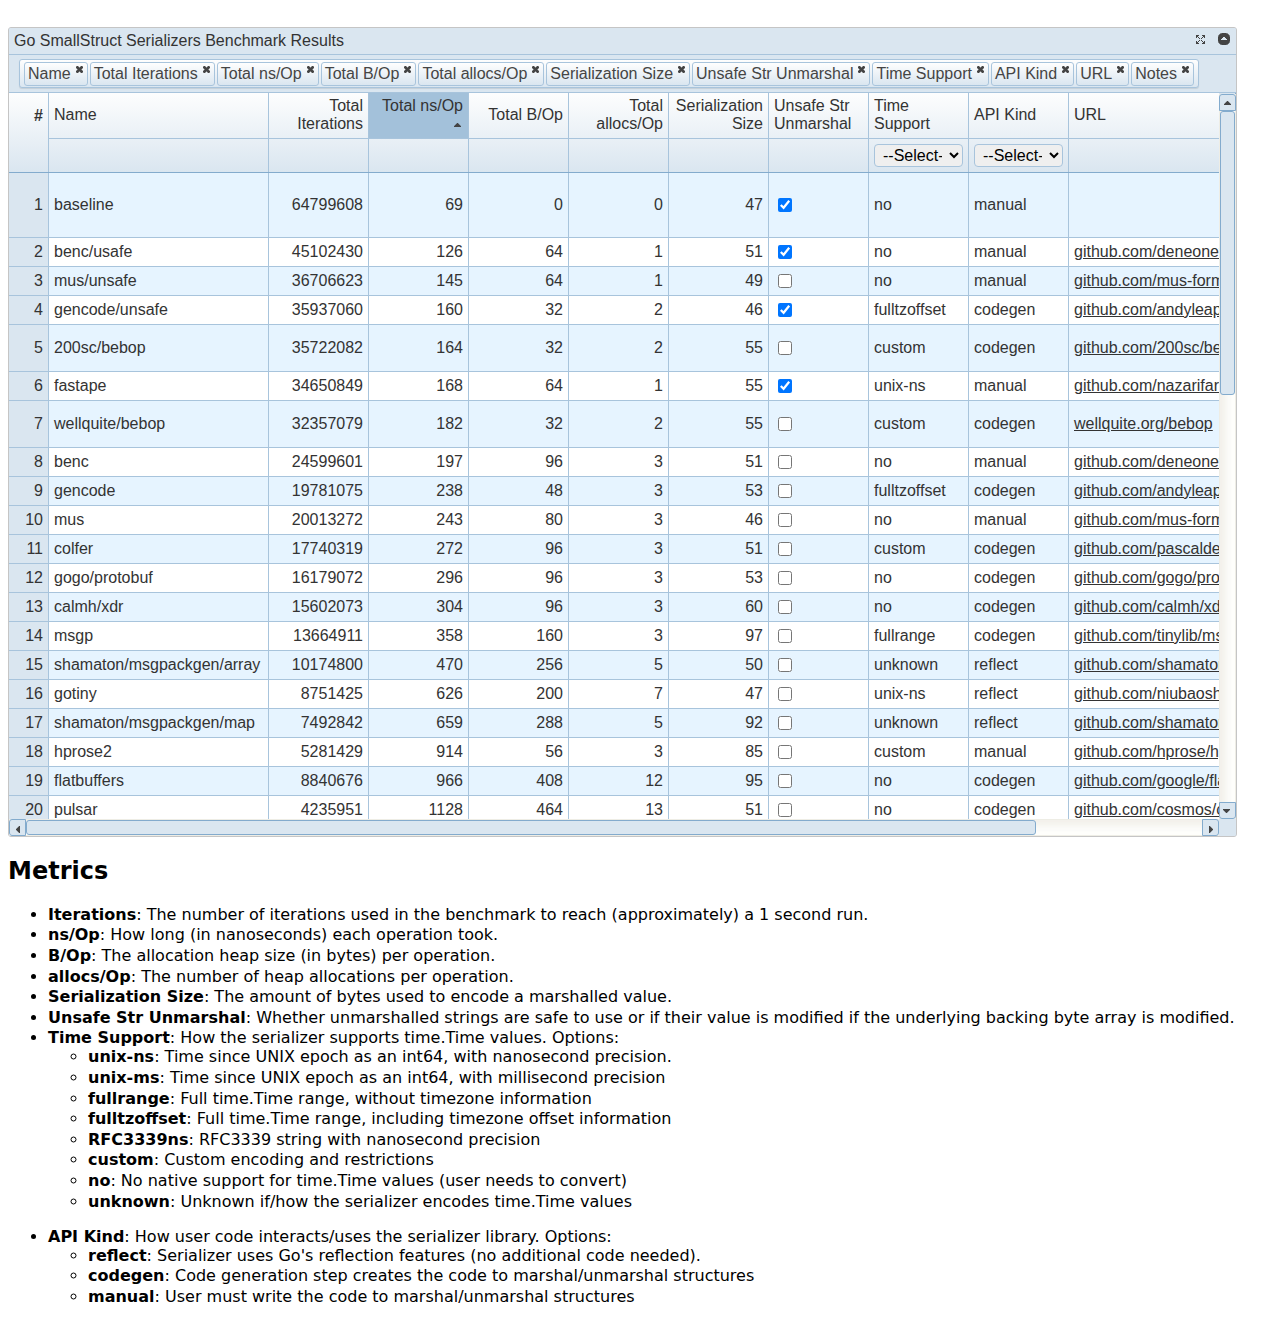
==== report/index.html @ e88ee65e "report: Initial version" ====
<!DOCTYPE HTML>
<html>
	<head>
		<script src="jquery.js"></script>

    		<link href="jquery-ui.min.css" rel="stylesheet" />
    		<link href="jquery-ui.structure.min.css" rel="stylesheet" />
    		<link href="jquery-ui.theme.min.css" rel="stylesheet" />
		<script src="jquery-ui.min.js"></script>

    		<link href="pqgrid.min.css" rel="stylesheet" />
    		<link href="pqgrid.ui.min.css" rel="stylesheet" />
    		<link href="pqgrid-steelblue.css" rel="stylesheet" />
		<script src="pqgrid.min.js"></script>

    		<link href="pqselect.min.css" rel="stylesheet" />
		<script src="pqselect.min.js"></script>

		<script src="data.js"></script>
		<script src="model.js"></script>

    		<link href="custom.css" rel="stylesheet" />
	</head>
	<body>
		<div id="grid_json"></div>
		<script>
			$(function(){
				//main object to be passed to pqGrid constructor.
				var obj = {
				        width: "96%",
				        height: "90%",
				        colModel: colModel,
				        dataModel: { data: data, sortIndx: "total_ns_op", sortDir: "up" },
				 	numberCell: { resizable: true, width: 40, title: "#", minWidth: 25  },
					title: "Go SmallStruct Serializers Benchmark Results",
					resizable: true,
					editable: false,
					selectionModel: { type: "row"  },
					filterModel: { on: true, mode: "AND", header: true  },

					create: function (evt, ui) {
						var $sel = $(".columnSelector"),
						    opts = [];
						this.getColModel().forEach(function(column){
						    if (column.hidden !== true) {
							opts.push(column.dataIndx);
						    }
						})
						//initialize the selected options corresponding to visible columns in toolbar select list.
						$sel.val(opts);

						//convert it into pqSelect.
						$sel.pqSelect({
						    checkbox: true,
						    multiplePlaceholder: 'Select visible columns',
						    maxDisplay: 100,
						    width: 'auto'
						});

						var grid = this;
						var filter = grid.getColumn({ dataIndx: "time_support" }).filter;
						filter.cache = null;
						filter.options = grid.getData({ dataIndx: ["time_support"] });

						filter = grid.getColumn({ dataIndx: "api_kind" }).filter;
						filter.cache = null;
						filter.options = grid.getData({ dataIndx: ["api_kind"] });

						grid.refresh();
				    	},

					toolbar: {
						items: [{
						    type: 'select',
						    cls: 'columnSelector',
						    attr: "multiple='multiple'", style: "height:60px;",
						    options: function (ui) {
							//options in the select list correspond to all columns.
							return this.getColModel().map(function(column){
								var obj = {};
								obj[ column.dataIndx ] = column.title;
								return obj;
							});
						    },
						    listener: function (evt) {
							var grid = this;
							grid.getColModel().forEach(function(column){
								column.hidden = true;
							})
							//show columns corresponding to selected options in select list.
							$(evt.target).find("option:selected").each(function(){
									grid.getColumn({dataIndx: this.value}).hidden = false;
							})
							grid.refreshCM();
							grid.refresh();
						    }
						}]
					},
				};
				$("#grid_json").pqGrid(obj);
			});
		</script>

		<h2>Metrics</h2>

		<ul>
			<li><b>Iterations</b>: The number of iterations used in the benchmark to reach (approximately) a 1 second run.</li>
			<li><b>ns/Op</b>: How long (in nanoseconds) each operation took.</li>
			<li><b>B/Op</b>: The allocation heap size (in bytes) per operation.</li>
			<li><b>allocs/Op</b>: The number of heap allocations per operation.</li>
			<li><b>Serialization Size</b>: The amount of bytes used to encode a marshalled value.</li>
			<li><b>Unsafe Str Unmarshal</b>: Whether unmarshalled strings are safe to use or if their value is modified if the underlying backing byte array is modified.</li>
			<li><b>Time Support</b>: How the serializer supports time.Time values. Options:
				<ul>
					<li><b>unix-ns</b>: Time since UNIX epoch as an int64, with nanosecond precision.</li>
					<li><b>unix-ms</b>: Time since UNIX epoch as an int64, with millisecond precision</li>
					<li><b>fullrange</b>: Full time.Time range, without timezone information</li>
					<li><b>fulltzoffset</b>: Full time.Time range, including timezone offset information</li>
					<li><b>RFC3339ns</b>: RFC3339 string with nanosecond precision</b>
					<li><b>custom</b>: Custom encoding and restrictions</b>
					<li><b>no</b>: No native support for time.Time values (user needs to convert)</li>
					<li><b>unknown</b>: Unknown if/how the serializer encodes time.Time values</li>
				</ul>
			</li>
			<li><b>API Kind</b>: How user code interacts/uses the serializer library. Options:
				<ul>
					<li><b>reflect</b>: Serializer uses Go's reflection features (no additional code needed).</li>
					<li><b>codegen</b>: Code generation step creates the code to marshal/unmarshal structures</li>
					<li><b>manual</b>: User must write the code to marshal/unmarshal structures</li>
				</ul>
			</li>

		</ul>
	</body>
</html>
---- report/pqgrid.min.css ----
/*!
 * ParamQuery Pro v3.5.0
 * 
 * Copyright (c) 2012-2021 Paramvir Dhindsa (http://paramquery.com)
 * Released under GNU General Public License v3
 * http://paramquery.com/license
 * 
 */
 
.pq-grid label,.pq-grid input,.pq-grid select,.pq-grid textarea,.pq-grid input[type]{font-weight:normal;margin-bottom:0}.pq-grid{overflow:hidden;position:relative;z-index:0;box-sizing:border-box}div.pq-grid *{box-sizing:inherit}div.pq-grid select{width:auto;height:auto}.pq-grid *:focus{outline:1px dotted gray}.pq-grid-cell:focus{outline:2px solid #666}.pq-grid-cont:focus{outline:0}.pq-focus{outline:1px dotted gray}.pq-disable-select{-webkit-user-select:none;-moz-user-select:none;-ms-user-select:none;-o-user-select:none;user-select:none}.pq-native-select{-webkit-user-select:text;-moz-user-select:text;-ms-user-select:text;-o-user-select:text;user-select:text}.pq-grid>.pq-grid-top{border-width:0 0 1px 0;border-style:solid;margin-top:-1px;position:relative}.pq-slider-icon{position:absolute;z-index:4;right:0;top:0}.pq-grid-title{padding:4.5px 5px}.pq-group-header{border-top:1px solid transparent;zoom:1;padding:3px 5px;position:relative}.pq-group-menu{position:relative;float:right;border-radius:3px;white-space:nowrap}.pq-group-header.pq-drop-hover{cursor:copy}.pq-group-placeholder{padding:4px;color:#777}.pq-group-item{display:inline-block;float:left;white-space:nowrap;border:1px solid #bfbfbf;padding:4px 5px;border-radius:4px;margin-right:10px;position:relative;cursor:pointer}.pq-group-item>.ui-icon{margin:-3px}.pq-group-item>.pq-group-remove,.pq-group-item>.pq-group-toggle{display:inline-block;border-radius:5px;margin-left:3px;border:1px solid transparent;width:18px;height:17px;font-weight:bold}.pq-group-item>.pq-group-toggle{margin-left:0;margin-right:3px}.pq-group-remove:hover{border:1px solid #cfcfcf}.pq-group-title-cell .pq-group-icon{cursor:pointer;position:relative;top:1px;margin:-2px 3px -2px 0;border:1px solid transparent;border-radius:4px;height:18px;width:18px;font-size:10px}.pq-group-icon:hover{border-color:#aaa}.pq-toolbar{border-top:1px solid transparent;padding:4px 5px;zoom:1;overflow:hidden;text-align:left}.pq-toolbar>.pq-separator,.pq-toolbar>span,.pq-toolbar>div,.pq-toolbar>p,.pq-toolbar>label,.pq-toolbar>input,.pq-toolbar>textarea,.pq-toolbar>select,.pq-toolbar>button{margin-left:5px;margin-right:5px;vertical-align:middle}.pq-toolbar textarea{resize:none}.pq-toolbar>label>textarea{vertical-align:middle}.pq-grid .pq-search-txt{overflow:visible;padding:1px 4px}.pq-grid input[type='text'],.pq-grid textarea,.pq-grid select{border-width:1px;border-style:solid;border-color:#ccc;padding:1px 4px;border-radius:4px}.pq-draggable{cursor:move}.pq-grid>.pq-grid-bottom{border-width:1px 0 0 0;top:1px;overflow:hidden;border-style:solid;border-color:transparent;font-weight:normal!important;position:relative}.pq-pager>span{vertical-align:middle;position:relative}.pq-page-placeholder>span,.pq-page-placeholder>input,.pq-page-placeholder>select{vertical-align:middle}.pq-pager>.pq-page-placeholder{vertical-align:baseline;margin-right:0}.pq-page-placeholder>span{margin:0 4px}.pq-grid-center{position:relative;width:100%;overflow-x:hidden;overflow-y:hidden;margin-bottom:-1px}.pq-header-outer{position:relative;border-top-width:0!important;border-left-width:0!important;text-align:left}.pq-grid-header{position:absolute;top:-2px;cursor:default;display:inline-block;overflow:hidden;border-width:0!important}.pq-grid-header-inner{position:relative}.pq-grid-header-left{overflow:hidden}.pq-grid-cont-inner{position:absolute;left:0;top:0;cursor:default;overflow:hidden;width:100%}.pq-grid-norows{text-align:center;padding:3px;position:relative}.pq-col-sort-icon{margin-right:-3px;min-width:3px;display:inline-block}.pq-space.pq-col-sort-icon{width:16px}.pq-space.pq-col-sort-count{display:inline-block}.pq-col-sort-count{font-weight:normal;width:6px;font-size:.8em}.pq-grid-col-resize-handle{cursor:col-resize;display:block;background:url(about:blank);width:10px;height:100%;position:absolute;top:0}.pq-grid-drag-bar{position:absolute;width:1px;z-index:100;top:0;background-color:#000}.pq-align-right{text-align:right}.pq-grid .pq-align-right *{text-align:right}.pq-grid .pq-align-center{text-align:center}.pq-grid .pq-align-center *{text-align:center}.pq-grid-cell.pq-group-title-cell *{text-align:left}div.pq-grid-cont-outer{position:relative}div.pq-grid-cont{overflow:hidden;border-top:0;width:100%;position:relative}.pq-grid .pq-grid-cont .ui-state-hover{font-weight:normal}table.pq-grid-table{border-collapse:separate;border-spacing:0;table-layout:fixed;width:0;position:relative;top:0;left:0;margin-top:-1px}table.pq-grid-header-table{table-layout:fixed;width:0;border-spacing:0;border-collapse:separate;margin-bottom:-1px}.pq-grid-header-table input,.pq-grid-header-table select,.pq-grid-header-table textarea{color:initial}table.pq-grid-header-table div.pq-td-div{position:relative}.pq-grid-title-row .pq-td-div:hover{text-decoration:underline;cursor:pointer}.pq-grid-header-search-row>.pq-grid-col>.pq-td-div{display:block}.pq-grid-col{overflow:hidden;font-weight:normal}.pq-grid-header-table>tbody>tr>.pq-grid-col{border-width:0 1px 1px 0;border-style:solid}.pq-grid-number-col{border-right:1px solid #cfcfcf;padding:4px 5px;text-align:right}.pq-grid .pq-col-drag-helper{padding:1px 5px 4px 3px;-moz-box-shadow:0 4px 8px rgba(0,0,0,0.5);-webkit-box-shadow:0 4px 8px rgba(0,0,0,0.5);box-shadow:0 4px 8px rgba(0,0,0,0.5)}.pq-grid .pq-col-drag-helper .pq-drag-icon{height:16px;width:16px;margin-right:5px;margin-top:1px;float:left}.pq-grid td.pq-drop-hover,.pq-grid .pq-drop-hover{background-image:url("")}tr.pq-row-hidden{visibility:hidden;height:1px}.pq-row-hidden>td{padding:0!important;border:0!important}.pq-grid-cell,pq-grid-number-cell{overflow:hidden;vertical-align:middle}.pq-grid-table>tbody>.pq-grid-row{border-width:0}.pq-grid-table>tbody>tr>.pq-grid-cell{border-width:0}.pq-td-border-right>tbody>tr>.pq-grid-cell{border-right:1px solid #d0d0d0}.pq-td-border-top>tbody>tr>.pq-grid-cell{border-bottom:1px solid #d0d0d0}.pq-td-border-top>tbody>tr:first-child+tr>.pq-grid-cell{border-top-width:0}.pq-grid-row>.pq-grid-cell:first-child{border-left-width:0}div.pq-grid td.pq-cell-dirty{background-image:url("images/square_dirty.gif")!important;background-repeat:no-repeat!important;background-position:left top!important}div.pq-grid td.pq-cell-red-tr{background-image:url("images/square-red-tr.gif")!important;background-repeat:no-repeat!important;background-position:right top!important}div.pq-grid td.pq-cell-blue-tr{background-image:url("images/square-blue-tr.gif")!important;background-repeat:no-repeat!important;background-position:right top!important}table.pq-wrap>tbody>tr>.pq-grid-cell,table.pq-wrap>tbody>tr>.pq-grid-col{word-wrap:break-word;white-space:normal}table.pq-no-wrap>tbody>tr>.pq-grid-cell,table.pq-no-wrap>tbody>tr>.pq-grid-col>.pq-td-div{word-wrap:normal;white-space:nowrap;overflow:hidden;text-overflow:ellipsis}.pq-merge-cell-div{width:1px;height:1px;padding:0}.pq-merge-cell-div>div{display:table;table-layout:fixed;width:100%;height:100%}.pq-merge-cell-div>div>div{display:table-cell;vertical-align:middle}.pq-grid-header-search-row .pq-grid-hd-search-field{width:100%;box-sizing:border-box}.pq-grid-header-search-row .pq-from-div{float:left;padding-right:3px;width:50%;box-sizing:border-box}.pq-grid-header-search-row .pq-to-div{float:right;padding-left:3px;width:50%;box-sizing:border-box}span.pq-from-to-center{width:6px;position:absolute;left:50%;line-height:20px;margin-left:-3px;text-align:center}div.pq-editor-outer{border:2px solid #666;position:absolute;left:0;top:0;padding:0;z-index:5;display:table;color:#333}div.pq-editor-inner{display:table-cell;vertical-align:middle;width:100%;height:100%}div.pq-editor-inner>div[contenteditable='true']{overflow:auto}.pq-grid textarea{overflow:auto}div.pq-editor-inner>.pq-cell-editor{padding:2px 3px;width:100%}div.pq-tooltip{padding:3px 10px}span.pq-tooltip-icon{display:inline-block;position:relative;top:3px;margin-right:4px}.pq-grid-row>.pq-grid-number-cell{border-top-width:0}.pq-grid-number-cell{overflow:hidden;border-right:1px solid #d0d0d0;border-bottom:1px solid #d0d0d0;text-align:right}.pqg-vert-frozen-line{position:absolute;width:0;border-left:1px solid #999;top:0;height:100%}.pqg-horiz-frozen-line{position:absolute;height:0;border-top:1px solid #999;left:0;width:100%}.pq-grid tr.pq-detail-master>td{border-bottom-width:0}.pq-grid td.pq-detail-child{padding:3px 30px}div.pq-grid-disable{height:100%;width:100%;position:absolute;left:0;top:0;background:#ccc;z-index:3}.pq-loading{height:100%;width:100%;position:absolute;left:0;top:0;display:none}.pq-loading-bg{height:100%;width:100%;position:absolute;left:0;top:0;z-index:10}div.pq-loading-mask{width:100px;height:25px;z-index:6;padding:5px;position:absolute;left:50%;top:50%;margin-left:-50px;margin-top:-13px;box-sizing:content-box}div.pq-loading-mask>div{border:1px solid transparent;padding-top:0;padding-right:6px;padding-left:29px;line-height:23px;background-image:url("images/loading.gif");background-position:6px center;background-repeat:no-repeat;white-space:nowrap;word-wrap:normal}div.pq-vscroll{height:150px;position:absolute;right:0;bottom:17px}div.pq-hscroll{height:17px;border:0 solid blue;position:absolute;right:17px;bottom:0}div.pq-hvscroll-square{height:17px;width:17px;border:0 solid blue;position:absolute;right:0;bottom:0;z-index:1}.pq-pager{padding:4px 5px;overflow:hidden}.pq-pager,.pq-grid-summary{position:relative;overflow:hidden;border-top:1px solid transparent;margin-top:-1px}.pq-grid span.pq-separator{height:18px;border-left:1px solid #ccc;display:inline-block;position:relative;margin:0 6px}.pq-pager-input{height:20px;width:35px}.pq-grid button.ui-button-icon-only{width:22px;margin-right:5px;padding:.4em 0}.pq-sb-vert-wt{display:block;width:17px;background:#efefef url(images/vert-bg.png)}.pq-sb-horiz-wt{display:block;height:17px;background:#efefef url(images/horiz-bg.png)}.pq-sb-btn{width:17px;height:17px;position:absolute}.pq-sb-vert-wt>.top-btn{left:0;top:0;background:url(images/sprite.png)}.pq-sb-horiz-wt>.left-btn{left:0;top:0;background:url(images/sprite.png) -34px}.pq-sb-vert-wt>.bottom-btn{left:0;bottom:0;background:url(images/sprite.png) -17px}.pq-sb-horiz-wt>.right-btn{top:0;right:0;background:url(images/sprite.png) -51px}.pq-sb-slider{position:absolute}.pq-sb-vert-wt>.pq-sb-slider>div{background:url(images/sprite.png)}.pq-sb-slider-h{position:absolute}.pq-sb-horiz-wt>.pq-sb-slider-h>span{display:inline-block;background:url(images/sprite.png)}.pq-sb-slider>.vert-slider-top{width:17px;height:3px;overflow:hidden;background-position:17px -8px}.pq-sb-horiz-wt>.pq-sb-slider-h>.horiz-slider-left{height:17px;width:3px;overflow:hidden;background-position:-68px 0}.pq-sb-vert-wt>.pq-sb-slider>.vert-slider-bg{width:17px;overflow:hidden;background:#b6cefb url(images/vert-slider-bg.png)}.pq-sb-horiz-wt>.pq-sb-slider-h .horiz-slider-bg{height:17px;overflow:hidden;background:#b6cefb url(images/horiz-slider-bg.png)}.pq-sb-vert-wt>.pq-sb-slider>.vert-slider-center{width:17px;height:8px;overflow:hidden;background-position:17px 0}.pq-sb-horiz-wt>.pq-sb-slider-h>.horiz-slider-center{height:17px;width:8px;overflow:hidden;background-position:-74px 0}.pq-sb-vert-wt>.pq-sb-slider>.vert-slider-bottom{width:17px;height:3px;overflow:hidden;background-position:17px -11px}.pq-sb-horiz-wt>.pq-sb-slider-h>.horiz-slider-right{height:17px;width:3px;overflow:hidden;background-position:-71px 0}.pq-sb-vert-t{display:block;width:17px;background:#efefef url(images/vert-bg.png)}.pq-sb-horiz-t{display:block;height:17px;background:#efefef url(images/horiz-bg.png)}.pq-sb-vert-t>.pq-sb-btn{width:17px;height:17px;position:absolute}.pq-sb-horiz-t>.pq-sb-btn{width:17px;height:17px}.pq-sb-vert-t>.top-btn{left:0;top:0}.pq-sb-horiz-t>.left-btn{left:0;top:0}.pq-sb-horiz-t>.left-btn>.ui-icon{margin-top:-1px}.pq-sb-vert-t>.bottom-btn{left:0;bottom:0}.pq-sb-vert-t>.bottom-btn>.ui-icon{margin-left:-1px}.pq-sb-horiz-t>.right-btn{top:0;right:0}.pq-sb-horiz-t>.right-btn>.ui-icon{margin-top:-1px;margin-left:-1px}.pq-sb-vert-t>.pq-sb-slider{position:absolute;width:15px;left:1px}.pq-sb-horiz-t>.pq-sb-slider-h{position:absolute;top:1px;height:15px}.pq-arrow-up,.pq-arrow-down{position:absolute!important;z-index:200}.pq-grid label{display:inline-block}.pq-grid input[type='checkbox']{width:14px;height:14px;padding:0;margin-top:0;margin-bottom:0;vertical-align:middle;position:relative;top:-1px}.pq-grid label input[type='checkbox']{margin-right:5px}.ui-menu .pq-menu-item.ui-menu-item{padding:0}.ui-state-active.ui-menu-item,.ui-state-focus.ui-menu-item{border:1px solid transparent}.pq-menu-item>label{padding:3px 5px;text-indent:0;width:100%}
---- report/pqgrid.ui.min.css ----
/*!
 * ParamQuery Pro v3.5.0
 * 
 * Copyright (c) 2012-2021 Paramvir Dhindsa (http://paramquery.com)
 * Released under GNU General Public License v3
 * http://paramquery.com/license
 * 
 */
 
div.pq-grid *{line-height:normal;font-family:inherit;font-size:inherit}.pq-grid .ui-icon{display:inline-block}.ui-icon.pq-col-sort-icon{vertical-align:bottom}.pq-slider-icon{top:4px}.pq-grid-top.ui-widget-header{font-weight:normal}.pq-grid-header-search-row{font-weight:normal}.pq-ui-button.ui-widget-header{background:transparent;border-width:0;border-radius:4px;margin:1px;padding:0 3px;cursor:pointer;font-size:16px}.pq-ui-button:hover,.pq-ui-button:focus{border-width:1px;margin:0;outline:0}.pq-grid-cell,.pq-grid-number-cell{padding:5px}.pq-grid-cell{border:1px solid transparent}.pq-grid-header-table>tbody>tr>.pq-grid-col:first-child,.pq-grid-table>tbody>tr>.pq-grid-col:first-child{border-left:0}.pq-grid-header-table.pq-no-right-border>tbody>tr>td:last-child,.pq-grid-table.pq-no-right-border>tbody>tr>td:last-child{border-right:0}.pq-grid-col{padding:5px;border-color:#cfcfcf}.pq-loading-bg{background:#ccc}.pq-grid-bottom select{color:initial}.pq-pager-input{color:initial;padding:0 1px;text-align:center;width:35px;margin-right:5px;border-width:1px}.pq-ui-button.disabled{opacity:.3}
---- report/pqgrid-steelblue.css ----
/*!
 * ParamQuery Pro v3.5.0
 * 
 * Copyright (c) 2012-2021 Paramvir Dhindsa (http://paramquery.com)
 * Released under GNU General Public License v3
 * http://paramquery.com/license
 * 
 */
 
.pq-grid .ui-button .ui-button-text {
  padding-top: 4px;
  padding-bottom: 4px;
}
.pq-grid .ui-widget-header {
  background: #dae6f0;
  border-color: #83abcd;
}
.pq-grid .ui-state-default {
  background-color: #fefefe;
  background-image: linear-gradient( #fefefe, #dae6f0);
}
.pq-grid .ui-state-focus {
  background: #dae6f0;
  border-color: #4682b4;
}
.pq-grid .ui-state-hover {
  background: #dae6f0;
  border-color: #4682b4;
}
.pq-grid .ui-widget-header .ui-state-default:not(.ui-state-hover) {
  border-color: #a8c4dc;
}
.pq-grid .ui-state-active {
  background: #fff;
  border-color: #4682b4;
}
.pq-grid .ui-widget-content {
  border-color: #83abcd;
}
div.pq-grid {
  color: #333;
  border-color: #83abcd;
  background: #dae6f0;
}
.pq-grid *:focus {
  outline: 1px dotted #dae6f0;
}
.pq-grid select,
.pq-grid input[type="text"],
.pq-grid input,
.pq-grid textarea,
.pq-grid button.ui-state-default:not(.ui-state-hover) {
  border-color: #a8c4dc;
}
.pq-group-item {
  border-color: #a8c4dc;
}
.pq-group-item:hover {
  border-color: #4682b4;
}
.pq-group-remove:hover,
.pq-group-icon:hover {
  border-color: #4682b4;
}
.pq-grid > .pq-grid-top {
  background: #dae6f0;
  color: #333;
  border-color: #a8c4dc;
}
.pq-grid-title,
.pq-group-header {
  background: #dae6f0;
  border-color: #a8c4dc;
}
div.pq-toolbar {
  border-color: #a8c4dc;
}
.pq-grid span.pq-separator {
  border-right-color: #fff;
  border-left-color: #83abcd;
}
div.pq-pager,
div.pq-grid-summary {
  border-top-color: #a8c4dc;
}
.pq-grid-bottom {
  background: #dae6f0;
  color: #333;
}
.pq-header-outer {
  background: #dae6f0;
  border-bottom-color: #83abcd;
}
.pq-header-outer > .pq-grid-header {
  background: #dae6f0;
  background-color: #fefefe;
  background-image: linear-gradient( #fefefe, #dae6f0);
}
.pq-grid-table > tbody > tr > .pq-grid-cell {
  border-color: #a8c4dc;
}
.pq-grid-row > td.pq-grid-number-cell,
.pq-grid-number-col {
  border-color: #a8c4dc;
}
.pq-grid-row > .pq-grid-number-cell {
  background: #dae6f0;
}
.pq-grid-col {
  border-color: #a8c4dc !important;
}
.pq-col-sort-asc,
.pq-col-sort-desc {
  background: #a3c1da;
  border-color: #4682b4;
}
.pq-grid-col,
.pq-grid-number-col {
  color: #333;
}
.pq-grid-col:hover {
  background: #dae6f0;
}
.pq-grid-row {
  background: #fff;
  color: #333;
}
.pq-hvscroll-square {
  background: #dae6f0;
}
.pq-state-select.ui-state-highlight {
  background: #f2e8df;
}
tr.pq-grid-oddRow {
  background: #e6f4ff;
}
.pq-grid-cell-hover.ui-state-hover,
.pq-grid-row-hover.ui-state-hover {
  background: #f2e8df;
}
tr.pq-grid-oddRow > td.pq-state-select,
tr.pq-grid-oddRow.pq-state-select,
tr.pq-grid-oddRow > .pq-grid-cell-hover,
tr.pq-grid-oddRow.pq-grid-row-hover {
  background: #dbdddf;
}
.pq-grid-cell:focus {
  outline: 2px solid #777;
}
.pq-loading-bg {
  background: #dae6f0;
}
.pq-loading > .pq-loading-mask {
  background: #dae6f0;
  border-color: #4682b4;
  color: #333;
}
div.pq-loading-mask > div {
  border-color: #83abcd;
  background-color: #fff;
}
.pqg-vert-frozen-line,
.pqg-horiz-frozen-line {
  border-color: #4682b4;
}
.pq-sb-horiz-t .pq-sb-slider,
.pq-sb-vert-t .pq-sb-slider,
.pq-sb-horiz-t .pq-sb-btn,
.pq-sb-vert-t .pq-sb-btn {
  border-color: #83abcd;
  background: #dae6f0;
}
.pq-sb-horiz-t > .pq-sb-slider:hover,
.pq-sb-vert-t > .pq-sb-slider:hover,
.pq-sb-horiz-t > .pq-sb-btn:hover,
.pq-sb-vert-t > .pq-sb-btn:hover {
  border-color: #4682b4;
  background: #a3c1da;
}
---- report/pqselect.min.css ----
/*!
 * ParamQuery Select v2.0.0
 *
 * Copyright (c) 2015-2022 Paramvir Dhindsa (http://paramquery.com)
 * Released under GNU General Public License v3
 * http://paramquery.com/license
 *
 */
div.pq-select-button{display:inline-block;min-height:16px;min-width:50px;line-height:20px;text-align:left;padding:1px 3px 0;cursor:pointer;position:relative;box-sizing:border-box;box-shadow:0 1px 1px 0 rgba(0,0,0,.1)}.pq-select-button .pq-icon{
 float:right}.pq-select-single .pq-select-item-text,.pq-select-single .pq-select-text{
 overflow:hidden;
 text-overflow:ellipsis;
 white-space:nowrap}.pq-select-single .pq-select-item-text{
 display:inline-block}.pq-select-popup-cont{position:absolute;z-index:10000;overflow:visible;display:none;box-sizing:border-box;outline:0}.pq-select-popup-cont *{box-sizing:border-box}.pq-select-popup{padding:1px;overflow:visible;box-shadow:0 3px 5px 1px rgba(0,0,0,.1);outline:0;max-height:300px;box-sizing:content-box}.pq-select-shadow-fix{height:8px;width:120%;margin-left:-10%;position:absolute}.pq-select-popup *{outline:0}.pq-select-all{position:relative;margin-bottom:1px;display:block;cursor:pointer}.pq-select-all>.ui-icon-close{
 float:right}.pq-select-search-div{position:relative;padding-left:2px;border:1px solid #ccc;margin-bottom:1px}.pq-select-search-div1{
 overflow:hidden}.pq-select-search-input{box-sizing:border-box;width:100%;font-size:inherit}.pq-select-search-div>.ui-icon{float:right;margin-top:2px}.pq-select-search-highlight{text-decoration:underline;margin:0;padding:0}.pq-select-menu{
 position:relative;
 -webkit-overflow-scrolling:touch;
 overflow-y:auto;
 overflow-x:hidden}div.pq-select-menu .pq-select-optgroup,div.pq-select-menu .pq-select-option{display:block;min-height:18px;border:1px solid transparent;position:relative}.pq-select-optgroup>span,.pq-select-option>span{margin-left:2px;display:inline-block;position:relative;top:50%;transform:translateY(-50%);white-space:nowrap;overflow:hidden}.pq-select-optgroup>span{
 font-weight:700}.pq-select-option>input+span{margin-left:20px}.pq-select-search-div .glyphicon{margin:2px}.pq-select-option>span.pq-left-group{margin-left:13px}.pq-select-all>input{position:relative;top:1px;margin:2px 5px 0 2px}.pq-select-option>input{margin:0;padding:0;position:absolute;left:2px;top:50%;transform:translateY(-50%)}.pq-select-search-input{padding:1px 2px;border-width:0}.pq-select-text>.pq-select-item{padding:2px 0 2px 3px;margin:1px;line-height:16px;display:inline-block;font-size:100%;font-weight:400}.pq-select-item>.ui-icon-close{
 float:right}.pq-select-popup label.pq-state-hover{border:1px dotted #00008b}.pq-select-popup label{font-weight:400;margin-bottom:0;text-align:left;vertical-align:middle;font-size:inherit;white-space:normal}
---- report/custom.css ----
body {
	font-family: "sans";
}

li {
	margin-bottom: 0.1em;
}

ul {
	margin-bottom: 1em;
}
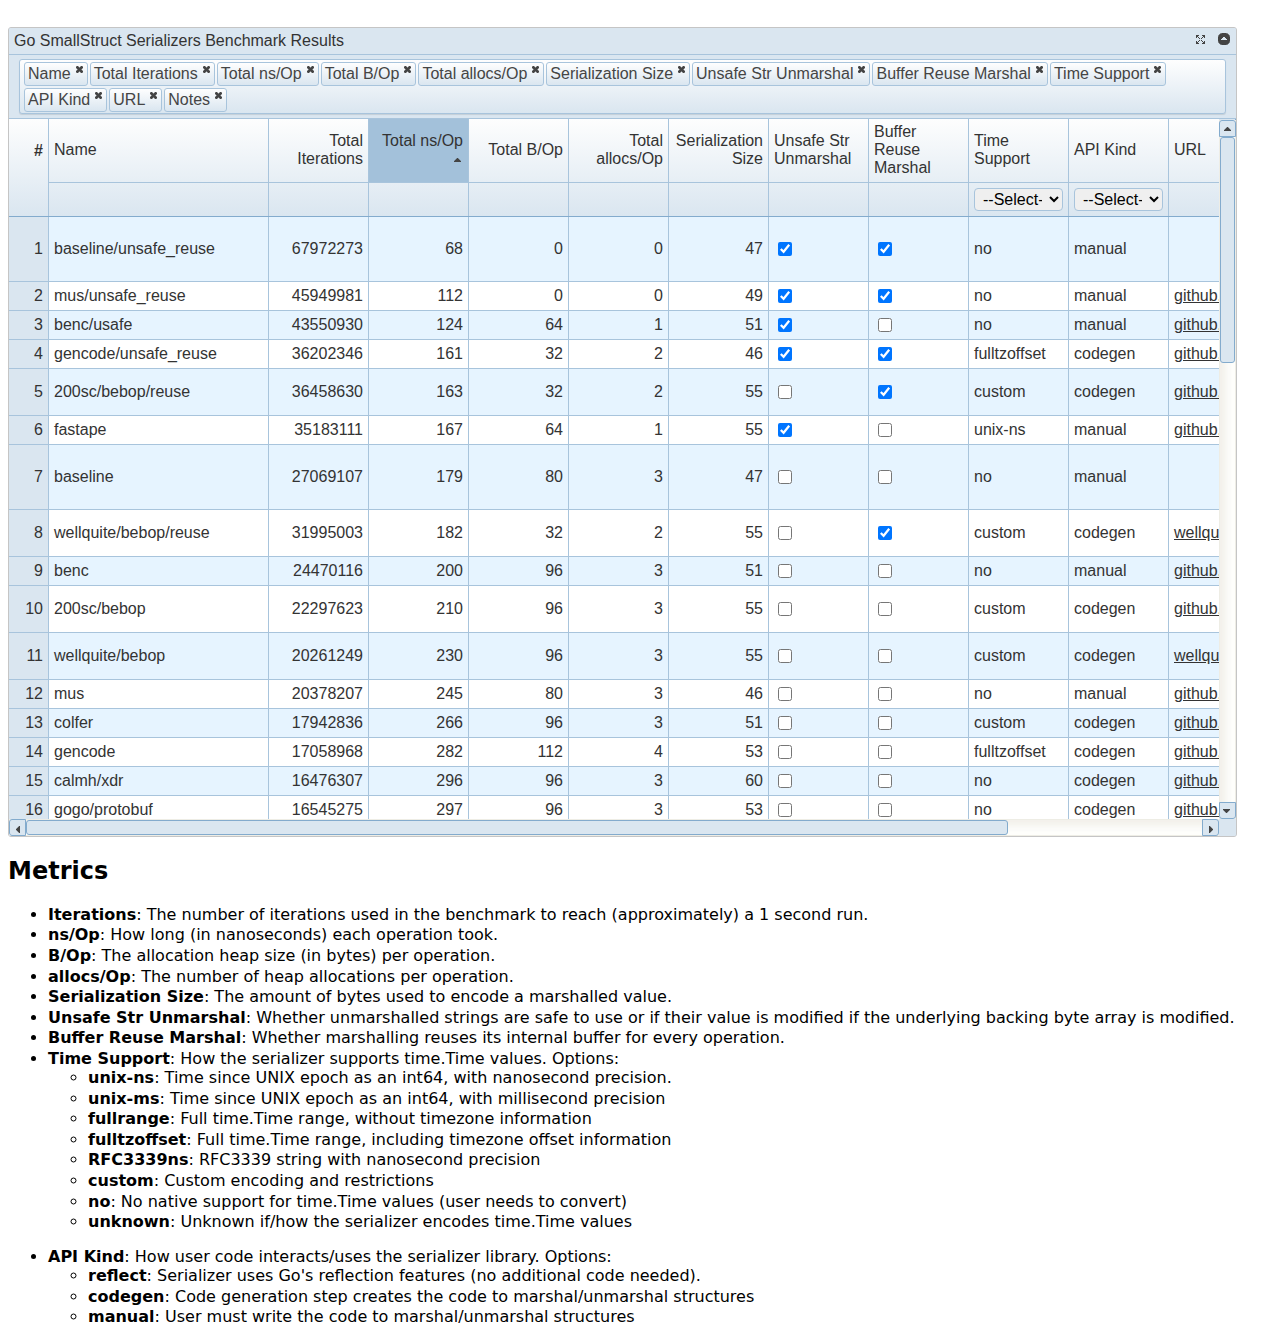
==== commit 4a880926: "multi: Note benchmarks that perform buffer reuse" ====
--- a/report/index.html
+++ b/report/index.html
@@ -110,6 +110,7 @@
 			<li><b>allocs/Op</b>: The number of heap allocations per operation.</li>
 			<li><b>Serialization Size</b>: The amount of bytes used to encode a marshalled value.</li>
 			<li><b>Unsafe Str Unmarshal</b>: Whether unmarshalled strings are safe to use or if their value is modified if the underlying backing byte array is modified.</li>
+			<li><b>Buffer Reuse Marshal</b>: Whether marshalling reuses its internal buffer for every operation.</li>
 			<li><b>Time Support</b>: How the serializer supports time.Time values. Options:
 				<ul>
 					<li><b>unix-ns</b>: Time since UNIX epoch as an int64, with nanosecond precision.</li>
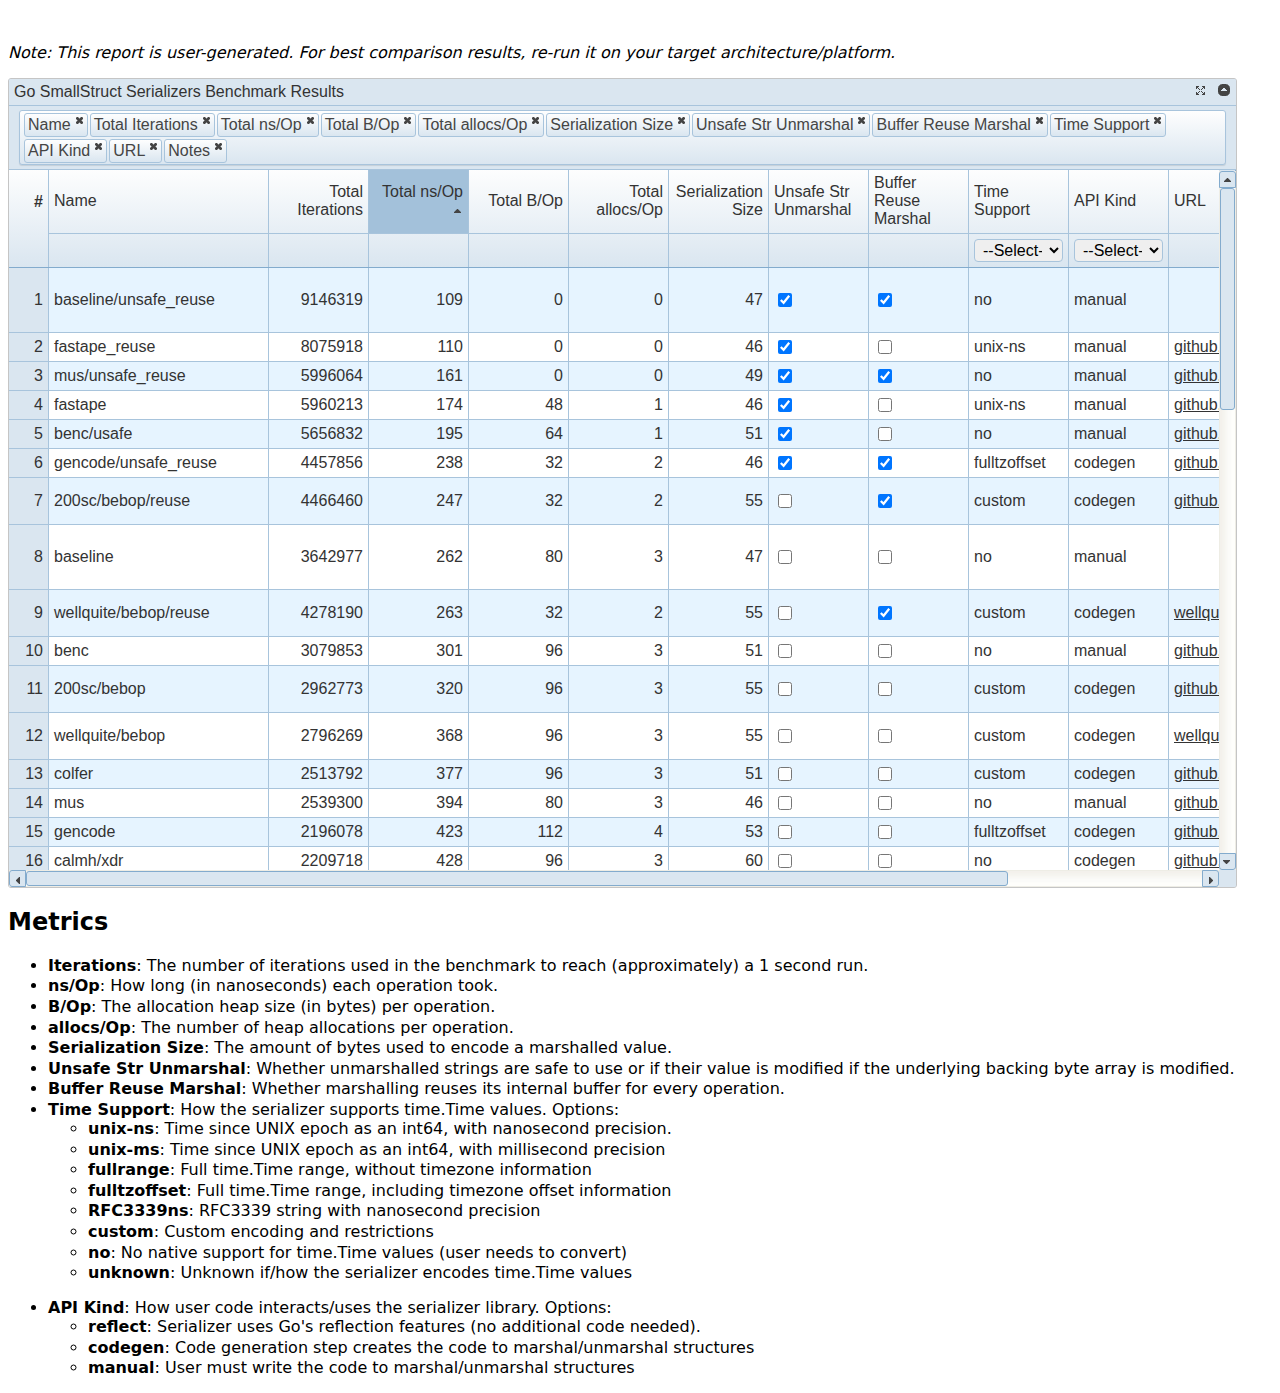
==== commit 97839103: "report: Add notice about the report being user-generated" ====
--- a/report/index.html
+++ b/report/index.html
@@ -22,6 +22,10 @@
     		<link href="custom.css" rel="stylesheet" />
 	</head>
 	<body>
+		<p><i>
+			Note: This report is user-generated. For best comparison 
+			results, re-run it on your target architecture/platform.
+		</i></p>
 		<div id="grid_json"></div>
 		<script>
 			$(function(){
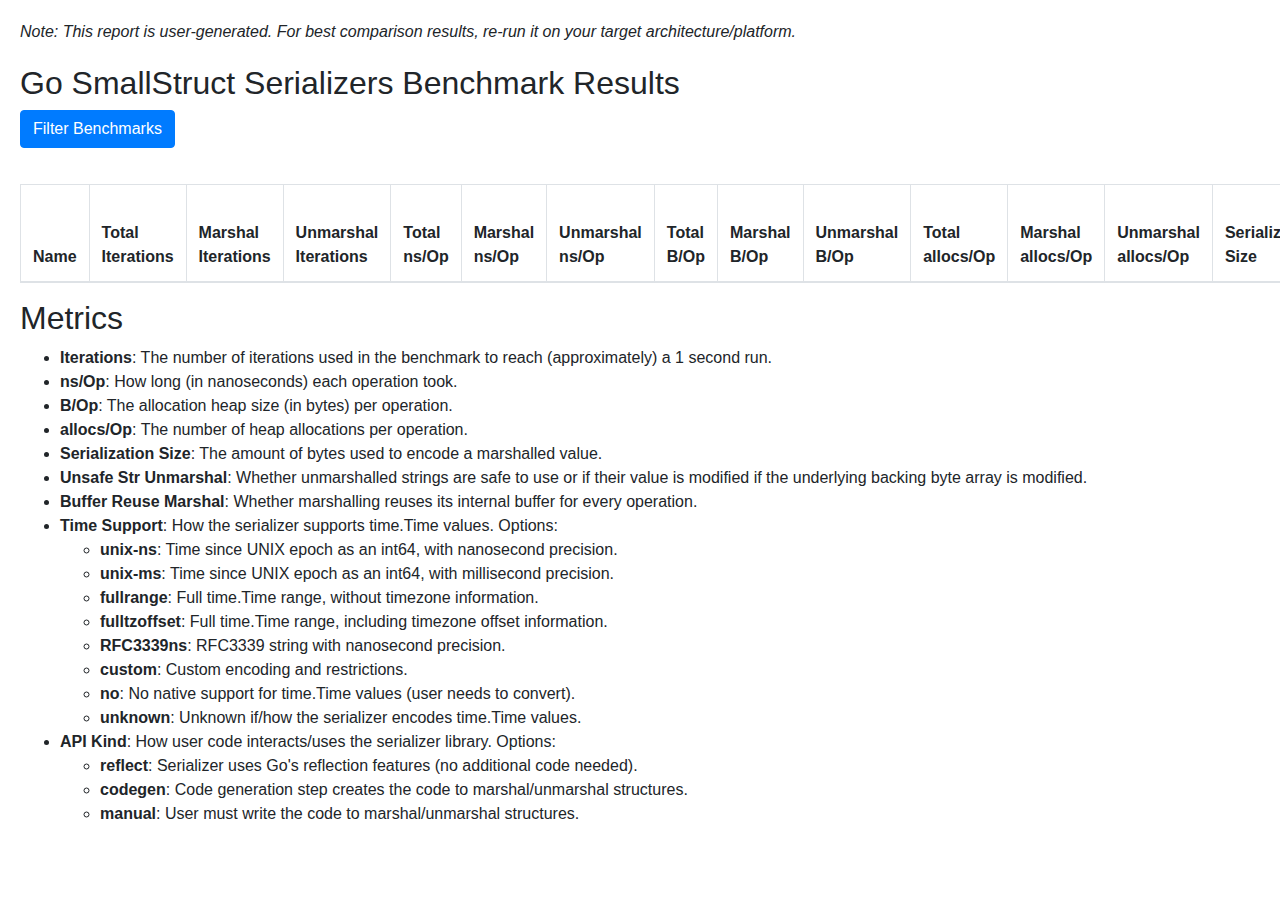
==== commit 407e9a18: "more modern report + filters" ====
--- a/report/index.html
+++ b/report/index.html
@@ -1,141 +1,335 @@
 <!DOCTYPE HTML>
-<html>
-	<head>
-		<script src="jquery.js"></script>
-
-    		<link href="jquery-ui.min.css" rel="stylesheet" />
-    		<link href="jquery-ui.structure.min.css" rel="stylesheet" />
-    		<link href="jquery-ui.theme.min.css" rel="stylesheet" />
-		<script src="jquery-ui.min.js"></script>
-
-    		<link href="pqgrid.min.css" rel="stylesheet" />
-    		<link href="pqgrid.ui.min.css" rel="stylesheet" />
-    		<link href="pqgrid-steelblue.css" rel="stylesheet" />
-		<script src="pqgrid.min.js"></script>
-
-    		<link href="pqselect.min.css" rel="stylesheet" />
-		<script src="pqselect.min.js"></script>
-
-		<script src="data.js"></script>
-		<script src="model.js"></script>
-
-    		<link href="custom.css" rel="stylesheet" />
-	</head>
-	<body>
-		<p><i>
-			Note: This report is user-generated. For best comparison 
-			results, re-run it on your target architecture/platform.
-		</i></p>
-		<div id="grid_json"></div>
-		<script>
-			$(function(){
-				//main object to be passed to pqGrid constructor.
-				var obj = {
-				        width: "96%",
-				        height: "90%",
-				        colModel: colModel,
-				        dataModel: { data: data, sortIndx: "total_ns_op", sortDir: "up" },
-				 	numberCell: { resizable: true, width: 40, title: "#", minWidth: 25  },
-					title: "Go SmallStruct Serializers Benchmark Results",
-					resizable: true,
-					editable: false,
-					selectionModel: { type: "row"  },
-					filterModel: { on: true, mode: "AND", header: true  },
-
-					create: function (evt, ui) {
-						var $sel = $(".columnSelector"),
-						    opts = [];
-						this.getColModel().forEach(function(column){
-						    if (column.hidden !== true) {
-							opts.push(column.dataIndx);
-						    }
-						})
-						//initialize the selected options corresponding to visible columns in toolbar select list.
-						$sel.val(opts);
-
-						//convert it into pqSelect.
-						$sel.pqSelect({
-						    checkbox: true,
-						    multiplePlaceholder: 'Select visible columns',
-						    maxDisplay: 100,
-						    width: 'auto'
-						});
-
-						var grid = this;
-						var filter = grid.getColumn({ dataIndx: "time_support" }).filter;
-						filter.cache = null;
-						filter.options = grid.getData({ dataIndx: ["time_support"] });
-
-						filter = grid.getColumn({ dataIndx: "api_kind" }).filter;
-						filter.cache = null;
-						filter.options = grid.getData({ dataIndx: ["api_kind"] });
-
-						grid.refresh();
-				    	},
-
-					toolbar: {
-						items: [{
-						    type: 'select',
-						    cls: 'columnSelector',
-						    attr: "multiple='multiple'", style: "height:60px;",
-						    options: function (ui) {
-							//options in the select list correspond to all columns.
-							return this.getColModel().map(function(column){
-								var obj = {};
-								obj[ column.dataIndx ] = column.title;
-								return obj;
-							});
-						    },
-						    listener: function (evt) {
-							var grid = this;
-							grid.getColModel().forEach(function(column){
-								column.hidden = true;
-							})
-							//show columns corresponding to selected options in select list.
-							$(evt.target).find("option:selected").each(function(){
-									grid.getColumn({dataIndx: this.value}).hidden = false;
-							})
-							grid.refreshCM();
-							grid.refresh();
-						    }
-						}]
+<html lang="en">
+
+<head>
+	<meta charset="UTF-8">
+	<meta name="viewport" content="width=device-width, initial-scale=1.0">
+	<title>Go SmallStruct Serializers Benchmark Results</title>
+
+	<!-- Bootstrap CSS -->
+	<link href="https://maxcdn.bootstrapcdn.com/bootstrap/4.5.2/css/bootstrap.min.css" rel="stylesheet">
+
+	<!-- jQuery, Popper.js, Bootstrap JS -->
+	<script src="https://code.jquery.com/jquery-3.5.1.min.js"></script>
+	<script src="https://cdn.jsdelivr.net/npm/@popperjs/core@2.9.2/dist/umd/popper.min.js"></script>
+	<script src="https://maxcdn.bootstrapcdn.com/bootstrap/4.5.2/js/bootstrap.min.js"></script>
+
+	<!-- DataTables CSS and JS -->
+	<link rel="stylesheet" type="text/css" href="https://cdn.datatables.net/1.11.3/css/jquery.dataTables.css">
+	<script type="text/javascript" charset="utf8"
+		src="https://cdn.datatables.net/1.11.3/js/jquery.dataTables.js"></script>
+
+	<!-- Report Data-->
+	<script src="data.js"></script>
+
+	<!-- Custom CSS -->
+	<style>
+		body {
+			font-family: Arial, sans-serif;
+			margin: 20px;
+		}
+
+		.note {
+			font-style: italic;
+			margin-bottom: 20px;
+		}
+
+		.dataTables_wrapper .dataTables_filter input {
+			margin-left: 0.5em;
+		}
+
+		.dataTables_length select {
+			margin-right: 0.5em;
+		}
+
+		.yes {
+			background-color: #d4edda !important;
+			color: #155724 !important;
+		}
+
+		.no {
+			background-color: #f8d7da !important;
+			color: #721c24 !important;
+		}
+
+		.column-toggle {
+			display: grid;
+			column-gap: 0.375rem;
+			grid-template-columns: repeat(2, minmax(0, 1fr));
+		}
+
+		.filter-toggle {
+			margin-bottom: 20px;
+		}
+
+		.toggle-container {
+			display: flex;
+			gap: 15px;
+			margin-bottom: 20px;
+			transition: all 0.3s ease;
+			max-height: 640px;
+			overflow: hidden;
+		}
+
+		.toggle-container.collapsed {
+			max-height: 0;
+			margin-bottom: 20px;
+			padding-top: 0;
+			padding-bottom: 0;
+		}
+
+		.toggle-container h5 {
+			margin-bottom: 10px;
+		}
+
+		.toggle-container label {
+			display: flex;
+			align-items: center;
+		}
+
+		.toggle-container input {
+			margin-right: 5px;
+		}
+
+		.custom-select {
+			width: 200px;
+			margin-bottom: 10px;
+		}
+	</style>
+</head>
+
+<body>
+	<p class="note">
+		Note: This report is user-generated. For best comparison results, re-run it on your target
+		architecture/platform.
+	</p>
+
+	<h2>Go SmallStruct Serializers Benchmark Results</h2>
+
+	<button id="toggleColumnsBtn" class="btn btn-primary mb-3">Filter Benchmarks</button>
+
+	<div class="toggle-container collapsed">
+		<h5>Show/Hide Columns:</h5>
+		<div class="column-toggle">
+			<label><input type="checkbox" data-column="0" checked>Name</label>
+			<label><input type="checkbox" data-column="1" checked>Total Iterations</label>
+			<label><input type="checkbox" data-column="2">Marshal Iterations</label>
+			<label><input type="checkbox" data-column="3">Unmarshal Iterations</label>
+			<label><input type="checkbox" data-column="4" checked>Total ns/Op</label>
+			<label><input type="checkbox" data-column="5">Marshal ns/Op</label>
+			<label><input type="checkbox" data-column="6">Unmarshal ns/Op</label>
+			<label><input type="checkbox" data-column="7" checked>Total B/Op</label>
+			<label><input type="checkbox" data-column="8">Marshal B/Op</label>
+			<label><input type="checkbox" data-column="9">Unmarshal B/Op</label>
+			<label><input type="checkbox" data-column="10" checked>Total allocs/Op</label>
+			<label><input type="checkbox" data-column="11">Marshal allocs/Op</label>
+			<label><input type="checkbox" data-column="12">Unmarshal allocs/Op</label>
+			<label><input type="checkbox" data-column="13" checked>Serialization Size</label>
+			<label><input type="checkbox" data-column="14" checked>Unsafe Str Unmarshal</label>
+			<label><input type="checkbox" data-column="15" checked>Buffer Reuse Marshal</label>
+			<label><input type="checkbox" data-column="16" checked>Time Support</label>
+			<label><input type="checkbox" data-column="17" checked>API Kind</label>
+			<label><input type="checkbox" data-column="18" checked>URL</label>
+			<label><input type="checkbox" data-column="19" checked>Notes</label>
+		</div>
+
+		<h5>Filter Benchmarks:</h5>
+		<div class="filter-toggle">
+			<label><input type="checkbox" id="filterUnsafe" checked>Show Unsafe Str Unmarshal</label>
+			<label><input type="checkbox" id="filterBuffer" checked>Show Buffer Reuse Marshal</label>
+
+			<label>Filter by Time Support:</label>
+			<select class="custom-select" id="timeSupportFilter">
+				<option value="">All</option>
+				<option value="unix-ns">unix-ns</option>
+				<option value="unix-ms">unix-ms</option>
+				<option value="fullrange">fullrange</option>
+				<option value="fulltzoffset">fulltzoffset</option>
+				<option value="RFC3339ns">RFC3339ns</option>
+				<option value="custom">custom</option>
+				<option value="no">no</option>
+				<option value="unknown">unknown</option>
+			</select>
+
+			<label>Filter by API Kind:</label>
+			<select class="custom-select" id="apiKindFilter">
+				<option value="">All</option>
+				<option value="reflect">reflect</option>
+				<option value="codegen">codegen</option>
+				<option value="manual">manual</option>
+			</select>
+		</div>
+	</div>
+
+	<table id="benchmarkResults" class="display table table-striped table-bordered">
+		<thead>
+			<tr>
+				<th>Name</th>
+				<th>Total Iterations</th>
+				<th>Marshal Iterations</th>
+				<th>Unmarshal Iterations</th>
+				<th>Total ns/Op</th>
+				<th>Marshal ns/Op</th>
+				<th>Unmarshal ns/Op</th>
+				<th>Total B/Op</th>
+				<th>Marshal B/Op</th>
+				<th>Unmarshal B/Op</th>
+				<th>Total allocs/Op</th>
+				<th>Marshal allocs/Op</th>
+				<th>Unmarshal allocs/Op</th>
+				<th>Serialization Size</th>
+				<th>Unsafe Str Unmarshal</th>
+				<th>Buffer Reuse Marshal</th>
+				<th>Time Support</th>
+				<th>API Kind</th>
+				<th>URL</th>
+				<th>Notes</th>
+			</tr>
+		</thead>
+		<tbody>
+			<!-- The data rows will be dynamically populated by DataTables -->
+		</tbody>
+	</table>
+
+	<h2>Metrics</h2>
+	<ul>
+		<li><b>Iterations</b>: The number of iterations used in the benchmark to reach (approximately) a 1 second run.
+		</li>
+		<li><b>ns/Op</b>: How long (in nanoseconds) each operation took.</li>
+		<li><b>B/Op</b>: The allocation heap size (in bytes) per operation.</li>
+		<li><b>allocs/Op</b>: The number of heap allocations per operation.</li>
+		<li><b>Serialization Size</b>: The amount of bytes used to encode a marshalled value.</li>
+		<li><b>Unsafe Str Unmarshal</b>: Whether unmarshalled strings are safe to use or if their value is modified if
+			the underlying backing byte array is modified.</li>
+		<li><b>Buffer Reuse Marshal</b>: Whether marshalling reuses its internal buffer for every operation.</li>
+		<li><b>Time Support</b>: How the serializer supports time.Time values. Options:
+			<ul>
+				<li><b>unix-ns</b>: Time since UNIX epoch as an int64, with nanosecond precision.</li>
+				<li><b>unix-ms</b>: Time since UNIX epoch as an int64, with millisecond precision.</li>
+				<li><b>fullrange</b>: Full time.Time range, without timezone information.</li>
+				<li><b>fulltzoffset</b>: Full time.Time range, including timezone offset information.</li>
+				<li><b>RFC3339ns</b>: RFC3339 string with nanosecond precision.</li>
+				<li><b>custom</b>: Custom encoding and restrictions.</li>
+				<li><b>no</b>: No native support for time.Time values (user needs to convert).</li>
+				<li><b>unknown</b>: Unknown if/how the serializer encodes time.Time values.</li>
+			</ul>
+		</li>
+		<li><b>API Kind</b>: How user code interacts/uses the serializer library. Options:
+			<ul>
+				<li><b>reflect</b>: Serializer uses Go's reflection features (no additional code needed).</li>
+				<li><b>codegen</b>: Code generation step creates the code to marshal/unmarshal structures.</li>
+				<li><b>manual</b>: User must write the code to marshal/unmarshal structures.</li>
+			</ul>
+		</li>
+	</ul>
+
+	<script>
+		$(document).ready(function () {
+			var toggleColumnsBtn = $('#toggleColumnsBtn');
+			var toggleContainer = $('.toggle-container');
+
+			toggleColumnsBtn.on('click', function () {
+				toggleContainer.toggleClass('collapsed');
+				if (toggleContainer.hasClass('collapsed')) {
+					toggleColumnsBtn.text('Filter Benchmarks');
+				} else {
+					toggleColumnsBtn.text('Hide');
+				}
+			});
+
+			var table = $('#benchmarkResults').DataTable({
+				data: data,
+				pageLength: 25,
+				order: [[4, 'asc']],
+				columns: [
+					{ data: 'name' },
+					{ data: 'total_iter_count' },
+					{ data: 'marshal_iter_count', visible: false },
+					{ data: 'unmarshal_iter_count', visible: false },
+					{ data: 'total_ns_op' },
+					{ data: 'marshal_ns_op', visible: false },
+					{ data: 'unmarshal_ns_op', visible: false },
+					{ data: 'total_alloc_bytes' },
+					{ data: 'marshal_alloc_bytes', visible: false },
+					{ data: 'unmarshal_alloc_bytes', visible: false },
+					{ data: 'total_allocs' },
+					{ data: 'marshal_allocs', visible: false },
+					{ data: 'unmarshal_allocs', visible: false },
+					{ data: 'serialization_size' },
+					{
+						data: 'unsafe_string_unmarshal',
+						render: function (data, type, row) {
+							return data ? 'Yes' : 'No';
+						}
 					},
-				};
-				$("#grid_json").pqGrid(obj);
-			});
-		</script>
-
-		<h2>Metrics</h2>
-
-		<ul>
-			<li><b>Iterations</b>: The number of iterations used in the benchmark to reach (approximately) a 1 second run.</li>
-			<li><b>ns/Op</b>: How long (in nanoseconds) each operation took.</li>
-			<li><b>B/Op</b>: The allocation heap size (in bytes) per operation.</li>
-			<li><b>allocs/Op</b>: The number of heap allocations per operation.</li>
-			<li><b>Serialization Size</b>: The amount of bytes used to encode a marshalled value.</li>
-			<li><b>Unsafe Str Unmarshal</b>: Whether unmarshalled strings are safe to use or if their value is modified if the underlying backing byte array is modified.</li>
-			<li><b>Buffer Reuse Marshal</b>: Whether marshalling reuses its internal buffer for every operation.</li>
-			<li><b>Time Support</b>: How the serializer supports time.Time values. Options:
-				<ul>
-					<li><b>unix-ns</b>: Time since UNIX epoch as an int64, with nanosecond precision.</li>
-					<li><b>unix-ms</b>: Time since UNIX epoch as an int64, with millisecond precision</li>
-					<li><b>fullrange</b>: Full time.Time range, without timezone information</li>
-					<li><b>fulltzoffset</b>: Full time.Time range, including timezone offset information</li>
-					<li><b>RFC3339ns</b>: RFC3339 string with nanosecond precision</b>
-					<li><b>custom</b>: Custom encoding and restrictions</b>
-					<li><b>no</b>: No native support for time.Time values (user needs to convert)</li>
-					<li><b>unknown</b>: Unknown if/how the serializer encodes time.Time values</li>
-				</ul>
-			</li>
-			<li><b>API Kind</b>: How user code interacts/uses the serializer library. Options:
-				<ul>
-					<li><b>reflect</b>: Serializer uses Go's reflection features (no additional code needed).</li>
-					<li><b>codegen</b>: Code generation step creates the code to marshal/unmarshal structures</li>
-					<li><b>manual</b>: User must write the code to marshal/unmarshal structures</li>
-				</ul>
-			</li>
-
-		</ul>
-	</body>
-</html>
-
+					{
+						data: 'buffer_reuse_marshal',
+						render: function (data, type, row) {
+							return data ? 'Yes' : 'No';
+						}
+					},
+					{ data: 'time_support' },
+					{ data: 'api_kind' },
+					{ data: 'url' },
+					{ data: 'notes' }
+				],
+				createdRow: function (row, data, dataIndex) {
+					if (data.unsafe_string_unmarshal) {
+						$(row).addClass('has-unsafe');
+						$('td', row).eq(6).addClass('yes');
+					} else {
+						$('td', row).eq(6).addClass('no');
+					}
+					if (data.buffer_reuse_marshal) {
+						$(row).addClass('has-buffer');
+						$('td', row).eq(7).addClass('yes');
+					} else {
+						$('td', row).eq(7).addClass('no');
+					}
+				},
+				rowCallback: function (row, data, dataIndex) {
+					var showUnsafe = $('#filterUnsafe').prop('checked');
+					var showBuffer = $('#filterBuffer').prop('checked');
+					var timeFilter = $('#timeSupportFilter').val();
+					var apiFilter = $('#apiKindFilter').val();
+					var hasUnsafe = $(row).hasClass('has-unsafe');
+					var hasBuffer = $(row).hasClass('has-buffer');
+
+					if ((!showUnsafe && hasUnsafe) || (!showBuffer && hasBuffer)) {
+						$(row).hide();
+					} else if ((timeFilter && data.time_support !== timeFilter) || (apiFilter && data.api_kind !== apiFilter)) {
+						$(row).hide();
+					} else {
+						$(row).show();
+					}
+				}
+			});
+
+			$('input[type="checkbox"]').on('change', function (e) {
+				var $this = $(this);
+				if ($this.attr('id') === 'filterUnsafe' || $this.attr('id') === 'filterBuffer') {
+					table.rows().invalidate().draw();
+				} else {
+					var column = table.column($this.attr('data-column'));
+					column.visible($this.prop('checked'));
+				}
+			});
+
+			$('#filterUnsafe, #filterBuffer').on('change', function () {
+				table.rows().invalidate().draw();
+			});
+
+			$('#timeSupportFilter, #apiKindFilter').on('change', function () {
+				table.rows().invalidate().draw();
+			});
+
+			$('#filterUnsafe').prop('checked', false);
+			$('#filterBuffer').prop('checked', false);
+
+			// Initialize DataTable filtering based on initial checkbox states
+			table.rows().invalidate().draw();
+		});
+	</script>
+</body>
+
+</html>